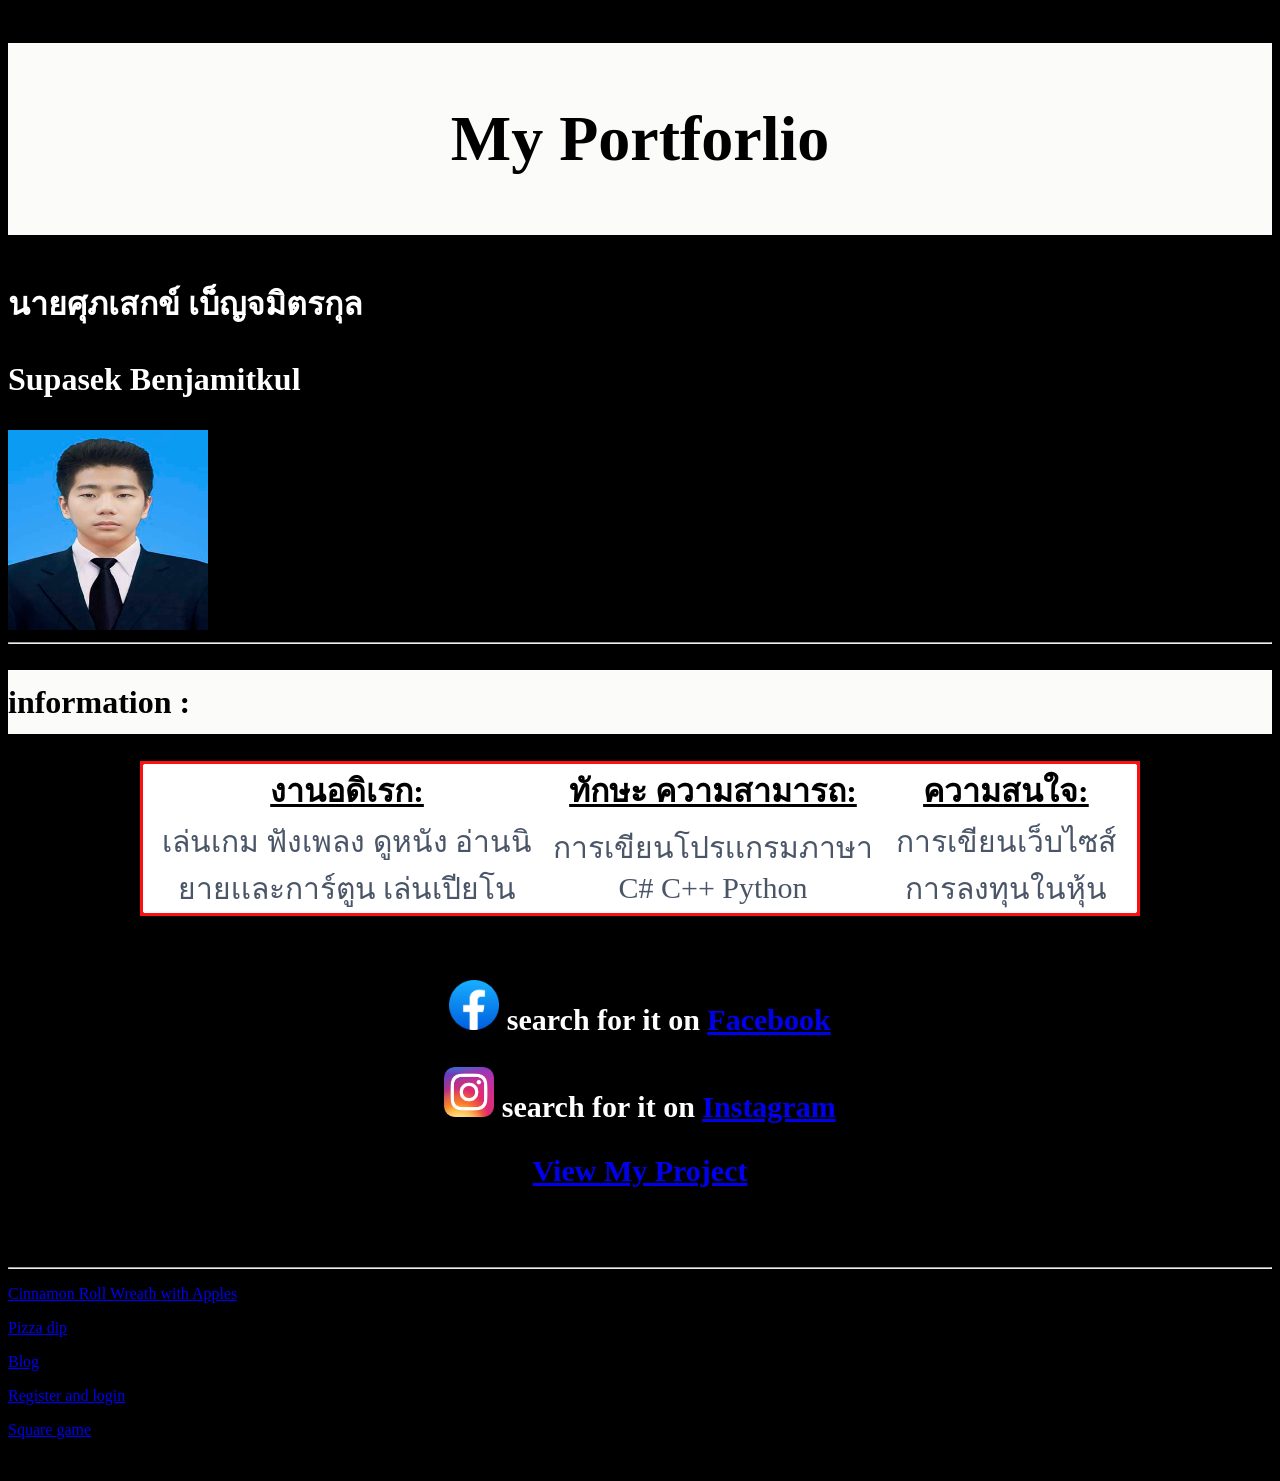
==== index.html @ 8e219d84 "6" ====
<!DOCTYPE html>
<html lang="en">
<head>
    <meta charset="UTF-8">
    <meta name="description" content="Free Web tutorials">
    <meta name="keywords" content="HTML, CSS, JavaScript">
    <meta name="author" content="John Doe">
    <meta name="viewport" content="width=device-width, initial-scale=1.0">
    <link rel='stylesheet' type='text/css' media='screen' href='main.css'>
    <title>Document</title>
</head>
<body>
    <!-- Heading -->
     
     <h1>My Portforlio</h1>
    
     <div>
    <h3>นายศุภเสกข์ เบ็ญจมิตรกุล </h3>
    <h3>Supasek Benjamitkul</h3>
    
     <!-- images -->
      
    <img id="mon_pic" src="PicturePort.jpg" width="200" height="200" alt="PicturePort" />
    </div>
    <hr>

    <h2>information :</h2>
     <table class="table_Border">

         <tr>
            <th>งานอดิเรก:</th>
            <th>ทักษะ ความสามารถ:</th>
            <th>ความสนใจ:</th>
        </tr>
        <tr>
            <td> เล่นเกม ฟังเพลง ดูหนัง อ่านนิยายเเละการ์ตูน เล่นเปียโน</td>
            <td> การเขียนโปรเเกรมภาษา C# C++ Python</td>
            <td>การเขียนเว็บไซส์ การลงทุนในหุ้น</td>
        </tr>
     </table>
   
   
<div class="left_page">
    <!-- Link  -->
    <br>
    <p><img src="Facebookicon.png" width="50" height="50" alt="Facebookicon" />  search for it on <a href="https://www.facebook.com/share/19MtHzSnES/">Facebook</a></p>
    <p><img src="Instagram_icon.png" width="50" height="50" alt="InstagramIcon" />  search for it on <a href="https://www.instagram.com/dore_uow?igsh=a3RvZGsxZG9iZmgy">Instagram</a></p>
    <p><a href="https://miconz.github.io/Web1035/project.html">View My Project</a></p>
    <br>
   <hr>
   </div>


<div class="Ass_page">
           <p><a href="https://miconz.github.io/Web1035/assignment3/recipe.html">Cinnamon Roll Wreath with Apples</a></p>
           <p><a href="https://miconz.github.io/Web1035/assignment4/recipe.html">Pizza dip</a></p>
            <p><a href="https://miconz.github.io/Web1035/assignment5/index.html">Blog </a></p>
            <p><a href="https://miconz.github.io/Web1035/assignment6/register.html">Register and login</a></p>
            <p><a href="https://miconz.github.io/Web1035/assignment7/index.html">Square game</a></p>
</div>


  
</body>
</html>0
---- main.css ----
body{
     background-color: rgb(0, 0, 0);
}
h1{
    text-align: center;
    background-color: rgb(251, 252, 249);
    color: rgb(0, 0, 0);
    font-size: 400%;
    line-height: 300%;
    font-family: fantasy;
}

h2{
    color:rgb(3, 3, 3);
    background-color: rgb(251, 252, 249);
    font-family: fantasy;
     font-size: 200%;
    line-height: 200%;
    color: rgb(0, 0, 0);
}
h3{
     color: rgb(255, 255, 255);
     font-size: 200%;
}
div{
    text-align: left;
}
.left_page{
    font-size: 30px;
    font-weight: bold;
    color: rgb(255, 255, 255);
    text-align: center;
}

th{
    text-decoration: underline;
   
}
table {
    margin-left: auto;
    margin-right: auto;
    border-collapse: collapse;
    font-size: 200%;
    width: 90%;
    max-width: 1000px;
    background-color: #ffffff;
    box-shadow: 0 10px 25px rgba(0,0,0,0.06);
    border-radius: 12px;
}
td {
    border-bottom: 1px solid #f0f4f8;
    color: #4a5568;
    font-size: 30px;
}
th, td {
    text-align: center;
}
.table_Border {
    border: 3px solid #ff1010;}
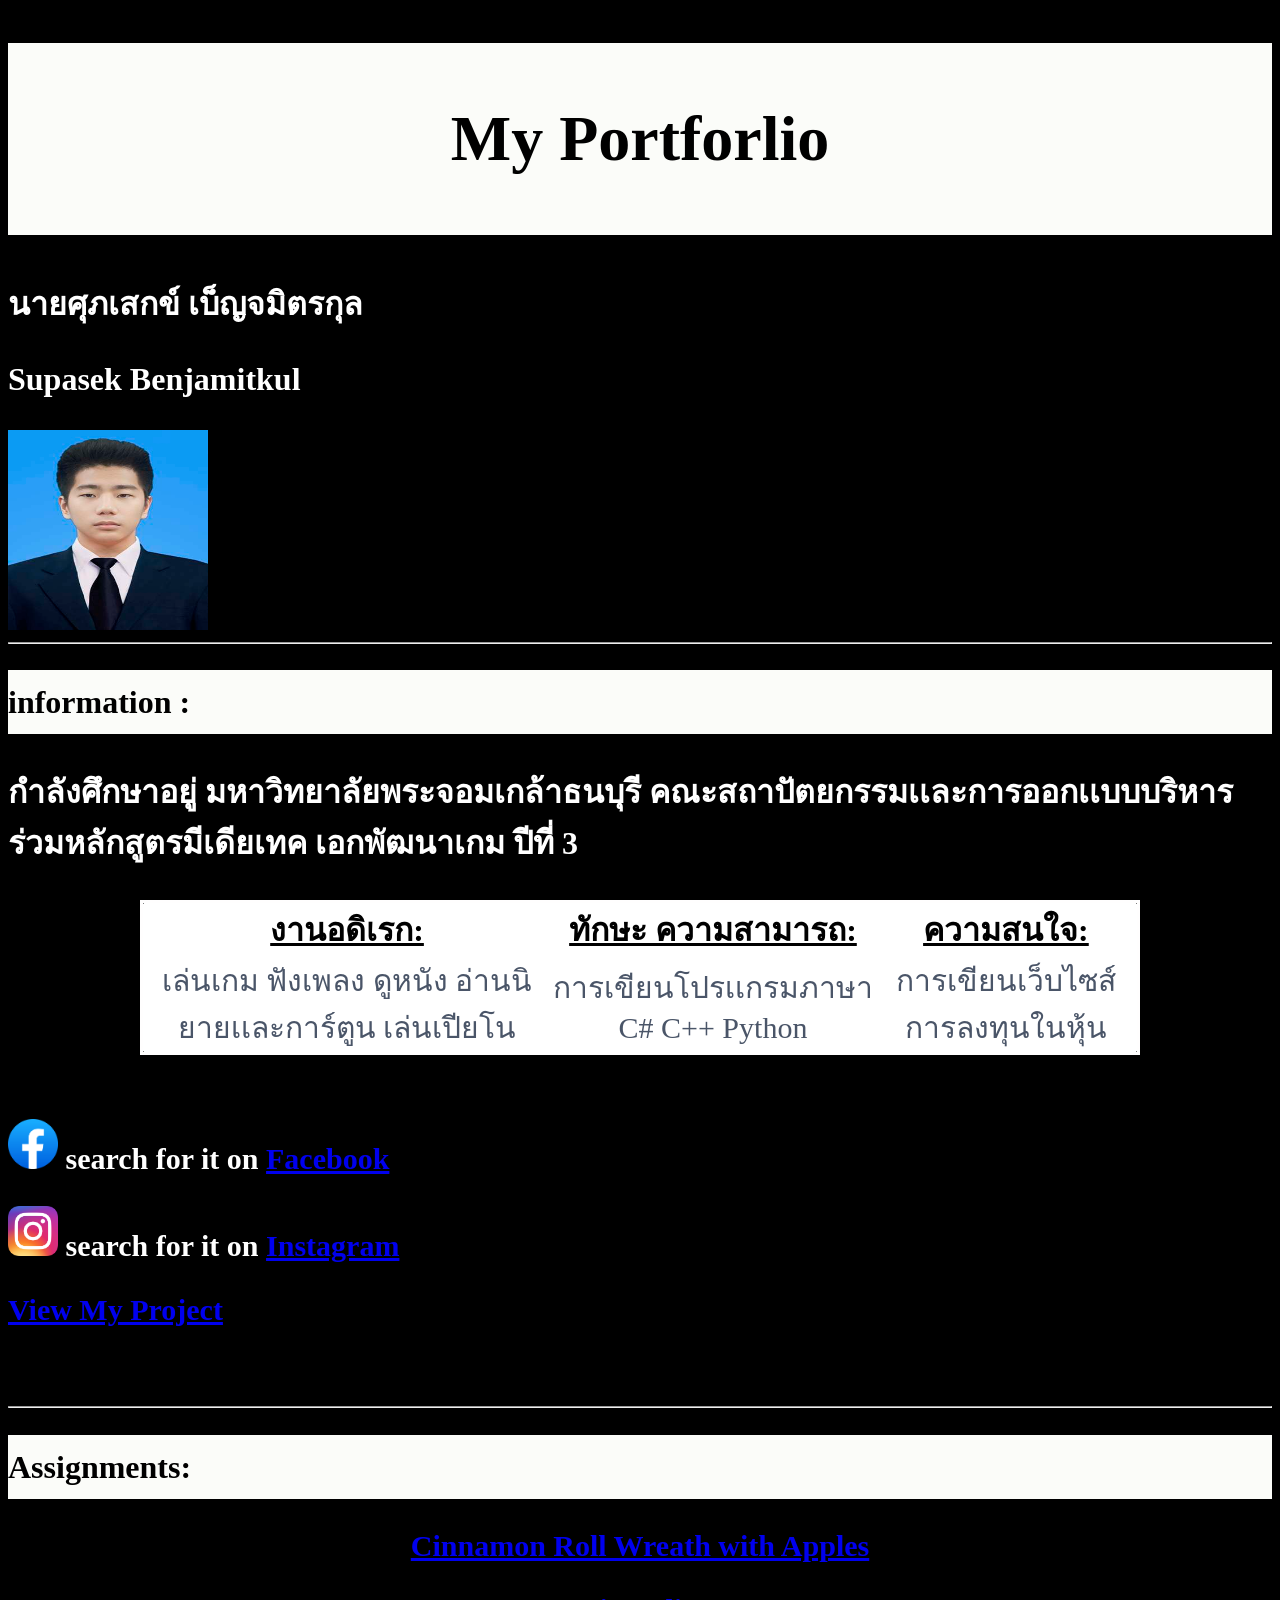
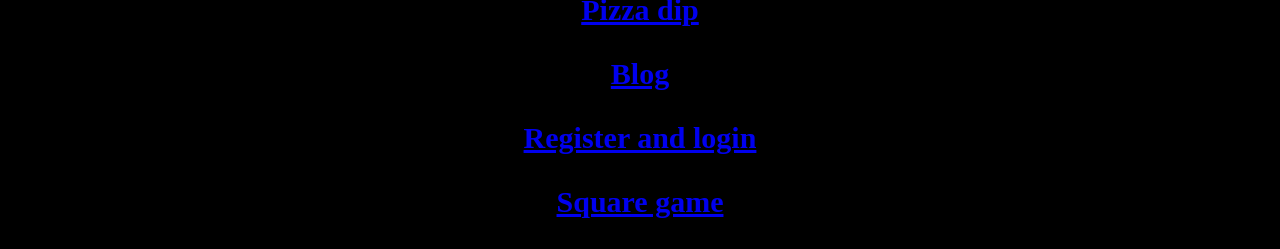
==== commit a5632b28: "7" ====
--- a/index.html
+++ b/index.html
@@ -25,6 +25,7 @@
     <hr>
 
     <h2>information :</h2>
+    <h3>กำลังศึกษาอยู่ มหาวิทยาลัยพระจอมเกล้าธนบุรี คณะสถาปัตยกรรมเเละการออกเเบบบริหารร่วมหลักสูตรมีเดียเทค เอกพัฒนาเกม ปีที่ 3</h3>
      <table class="table_Border">
 
          <tr>
@@ -38,6 +39,7 @@
             <td>การเขียนเว็บไซส์ การลงทุนในหุ้น</td>
         </tr>
      </table>
+
    
    
 <div class="left_page">
@@ -50,7 +52,7 @@
    <hr>
    </div>
 
-
+ <h2>Assignments: </h2>
 <div class="Ass_page">
            <p><a href="https://miconz.github.io/Web1035/assignment3/recipe.html">Cinnamon Roll Wreath with Apples</a></p>
            <p><a href="https://miconz.github.io/Web1035/assignment4/recipe.html">Pizza dip</a></p>
@@ -62,4 +64,4 @@
 
   
 </body>
-</html>0
+</html>
--- a/main.css
+++ b/main.css
@@ -29,10 +29,15 @@
     font-size: 30px;
     font-weight: bold;
     color: rgb(255, 255, 255);
+   
+}
+.Ass_page{
+    font-size: 30px;
+    font-weight: bold;
+    color: rgb(255, 255, 255);
     text-align: center;
 }
-
-th{
+th{ 
     text-decoration: underline;
    
 }
@@ -56,4 +61,4 @@
     text-align: center;
 }
 .table_Border {
-    border: 3px solid #ff1010;}+    border: 3px solid #fffefe;}
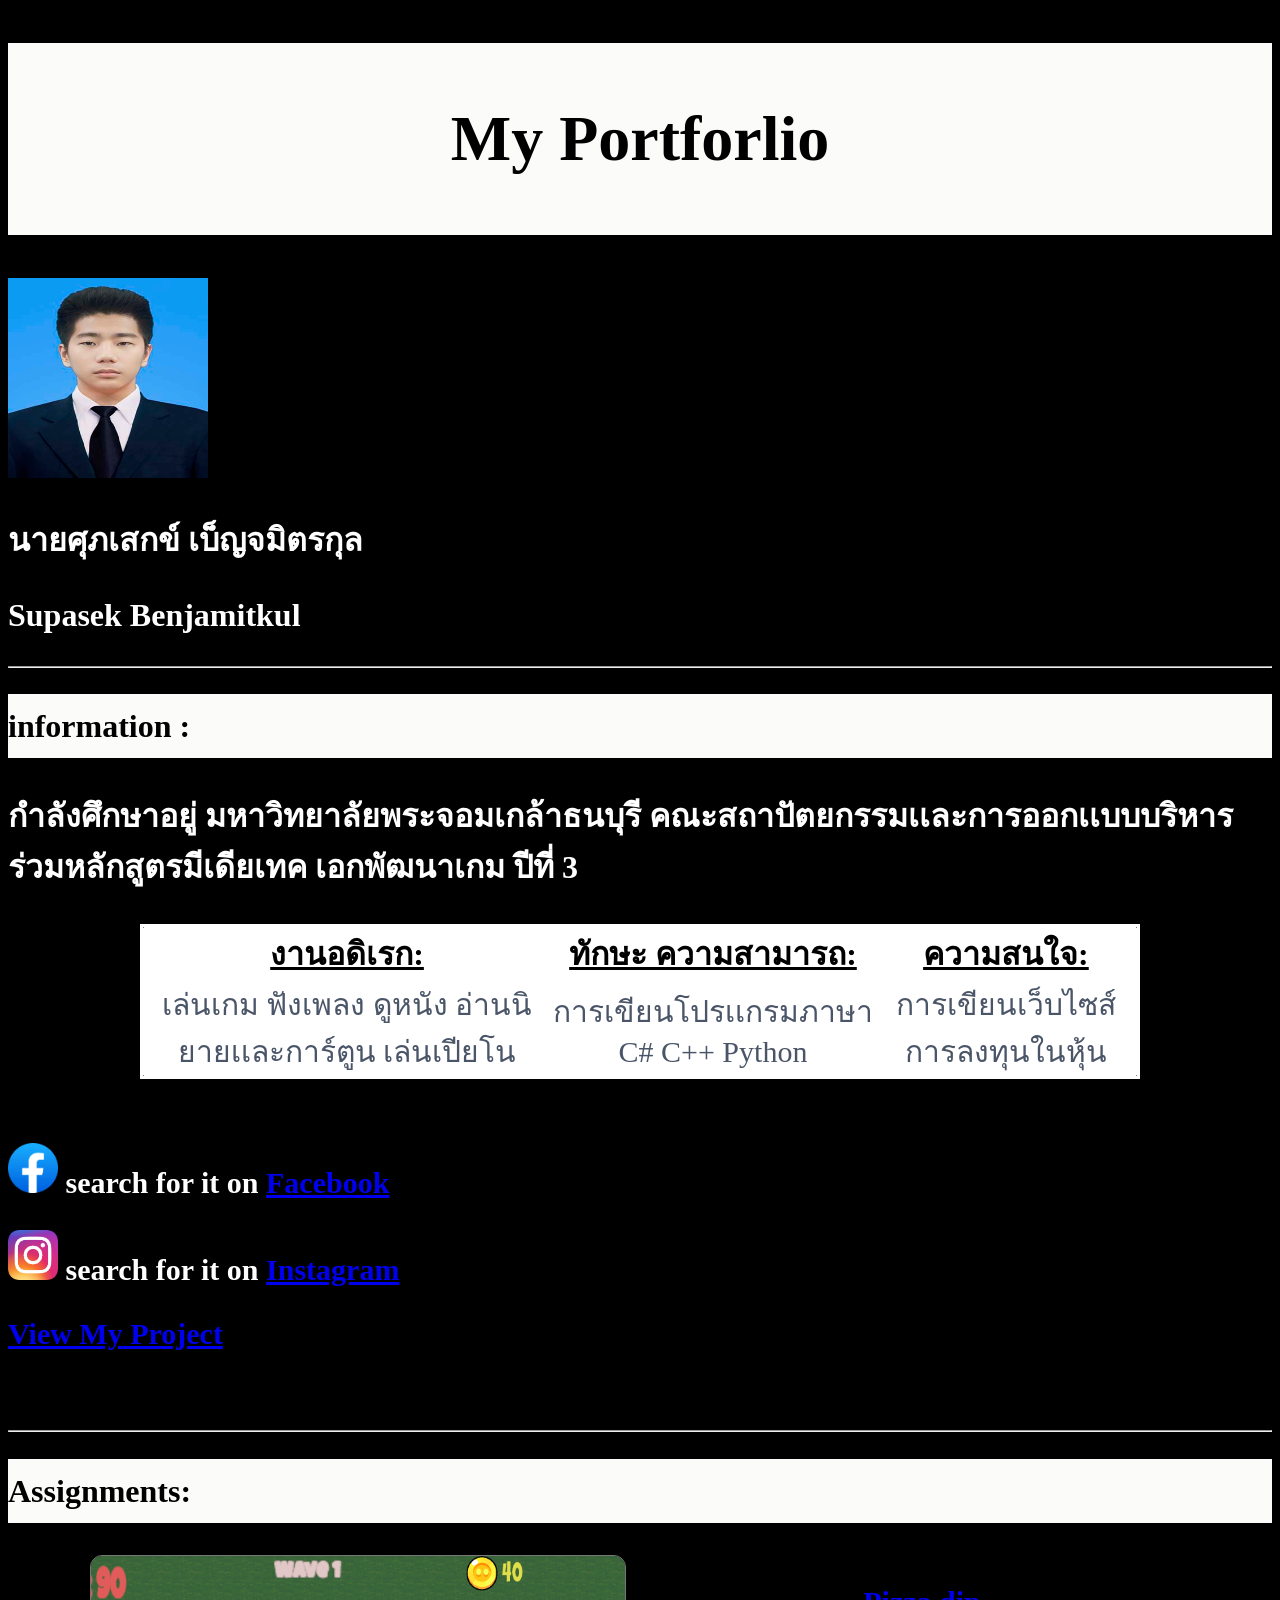
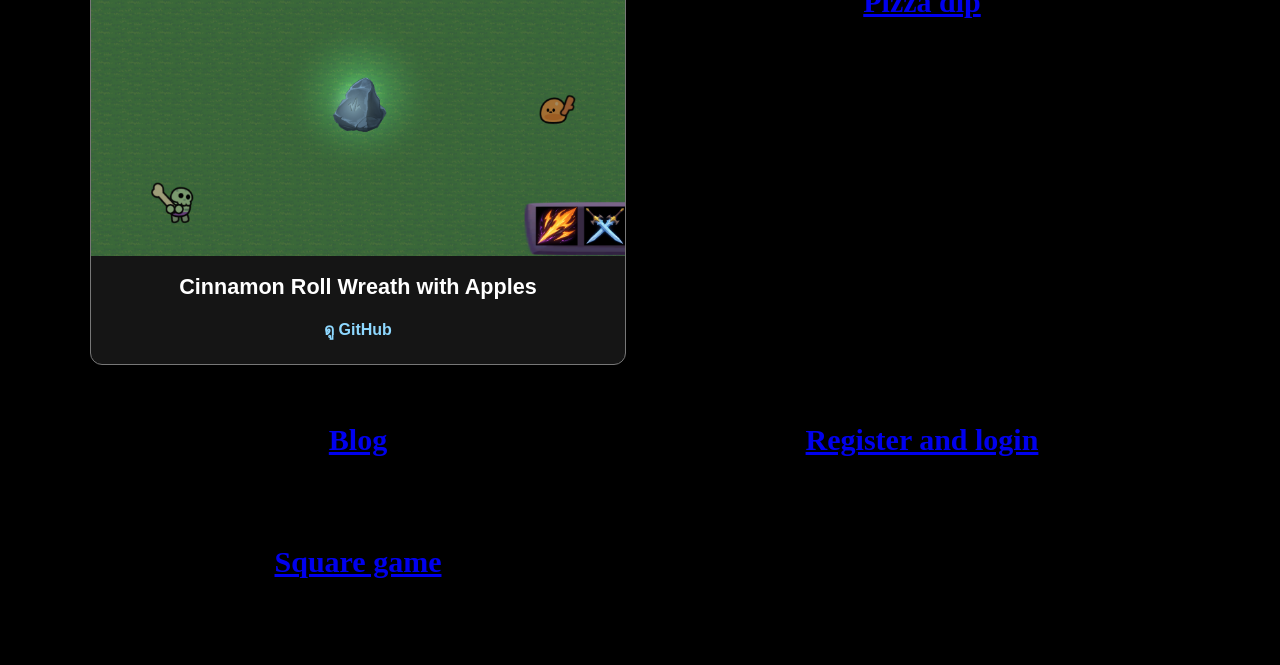
==== commit d534eb20: "10" ====
--- a/index.html
+++ b/index.html
@@ -15,17 +15,19 @@
      <h1>My Portforlio</h1>
     
      <div>
+        <img id="mon_pic" src="PicturePort.jpg" width="200" height="200" alt="PicturePort" />
     <h3>นายศุภเสกข์ เบ็ญจมิตรกุล </h3>
     <h3>Supasek Benjamitkul</h3>
     
      <!-- images -->
       
-    <img id="mon_pic" src="PicturePort.jpg" width="200" height="200" alt="PicturePort" />
+    
     </div>
     <hr>
 
     <h2>information :</h2>
     <h3>กำลังศึกษาอยู่ มหาวิทยาลัยพระจอมเกล้าธนบุรี คณะสถาปัตยกรรมเเละการออกเเบบบริหารร่วมหลักสูตรมีเดียเทค เอกพัฒนาเกม ปีที่ 3</h3>
+      
      <table class="table_Border">
 
          <tr>
@@ -54,7 +56,15 @@
 
  <h2>Assignments: </h2>
 <div class="Ass_page">
-           <p><a href="https://miconz.github.io/Web1035/assignment3/recipe.html">Cinnamon Roll Wreath with Apples</a></p>
+     <section class="animation-showcase" aria-label="Animation projects">
+        <article class="animation-card">
+            <a href="https://miconz.github.io/Web1035/assignment3/recipe.html" target="_blank" rel="noopener noreferrer">
+                <img src="Game1.png" alt="Cinnamon Roll Wreath with Apples">
+            </a>
+            <h3>Cinnamon Roll Wreath with Apples</h3>
+            <a class="youtube-link" href="https://miconz.github.io/Web1035/assignment3/recipe.html " target="_blank" rel="noopener noreferrer">ดู GitHub</a>
+        </article>
+           
            <p><a href="https://miconz.github.io/Web1035/assignment4/recipe.html">Pizza dip</a></p>
             <p><a href="https://miconz.github.io/Web1035/assignment5/index.html">Blog </a></p>
             <p><a href="https://miconz.github.io/Web1035/assignment6/register.html">Register and login</a></p>
--- a/main.css
+++ b/main.css
@@ -61,4 +61,63 @@
     text-align: center;
 }
 .table_Border {
-    border: 3px solid #fffefe;}+    border: 3px solid #fffefe;}
+
+.animation-showcase {
+    width: min(1100px, 92%);
+    margin: 32px auto 56px;
+    display: grid;
+    grid-template-columns: repeat(2, minmax(0, 1fr));
+    gap: 28px;
+}
+
+.animation-card {
+    overflow: hidden;
+    background: #151515;
+    border: 1px solid #777;
+    border-radius: 12px;
+    box-shadow: 0 12px 28px rgba(0, 0, 0, .35);
+}
+
+.animation-card img {
+    display: block;
+    width: 100%;
+    height: auto;
+    aspect-ratio: 16 / 9;
+    object-fit: cover;
+}
+
+.animation-card h3 {
+    margin: 0;
+    padding: 18px 22px 8px;
+    color: #fff;
+    font-family: Arial, sans-serif;
+    font-size: 1.35rem;
+}
+
+.youtube-link {
+    display: inline-block;
+    margin: 0 22px 22px;
+    color: #8ed8ff;
+    font-family: Arial, sans-serif;
+    font-size: 1rem;
+    font-weight: bold;
+    text-decoration: none;
+}
+
+.youtube-link:hover,
+.youtube-link:focus-visible {
+    color: #fff;
+    text-decoration: underline;
+}
+
+@media (max-width: 760px) {
+    h1 {
+        font-size: 260%;
+    }
+
+    .animation-showcase {
+        grid-template-columns: 1fr;
+        width: min(620px, 92%);
+    }
+}
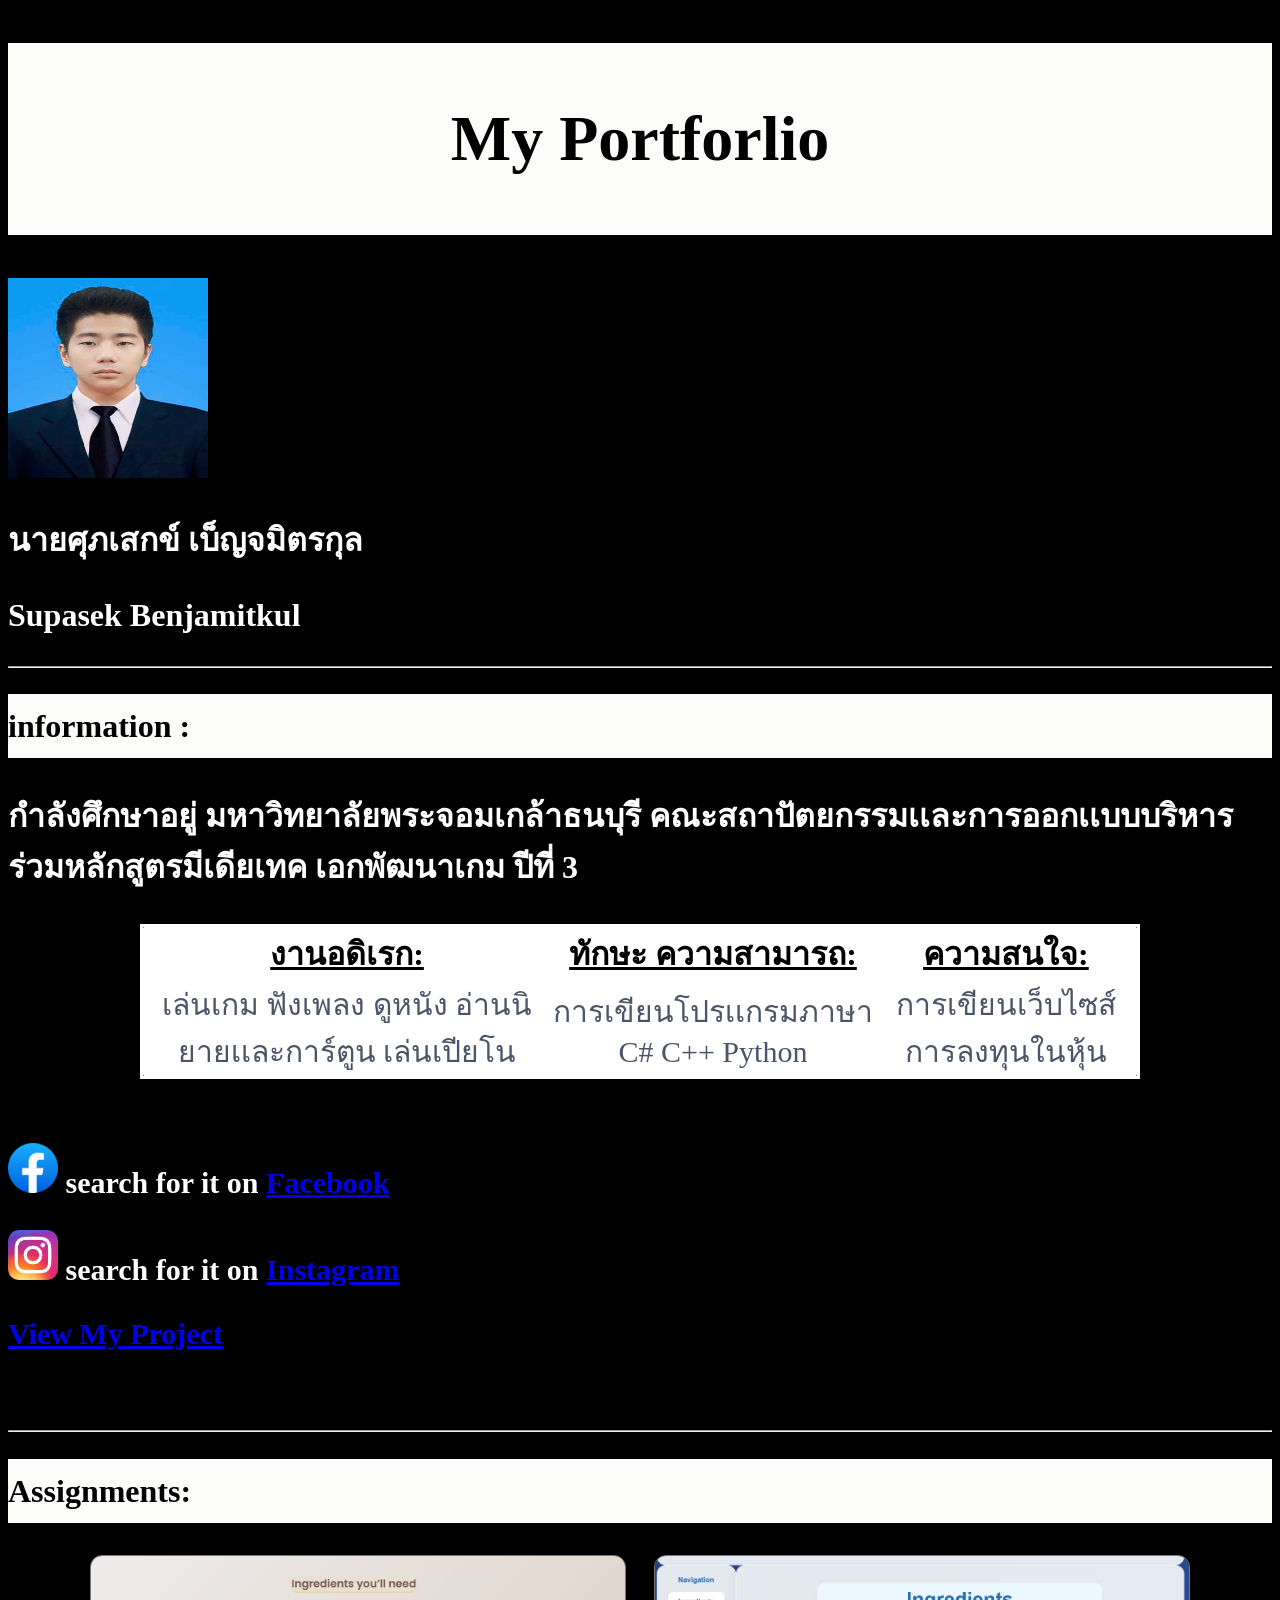
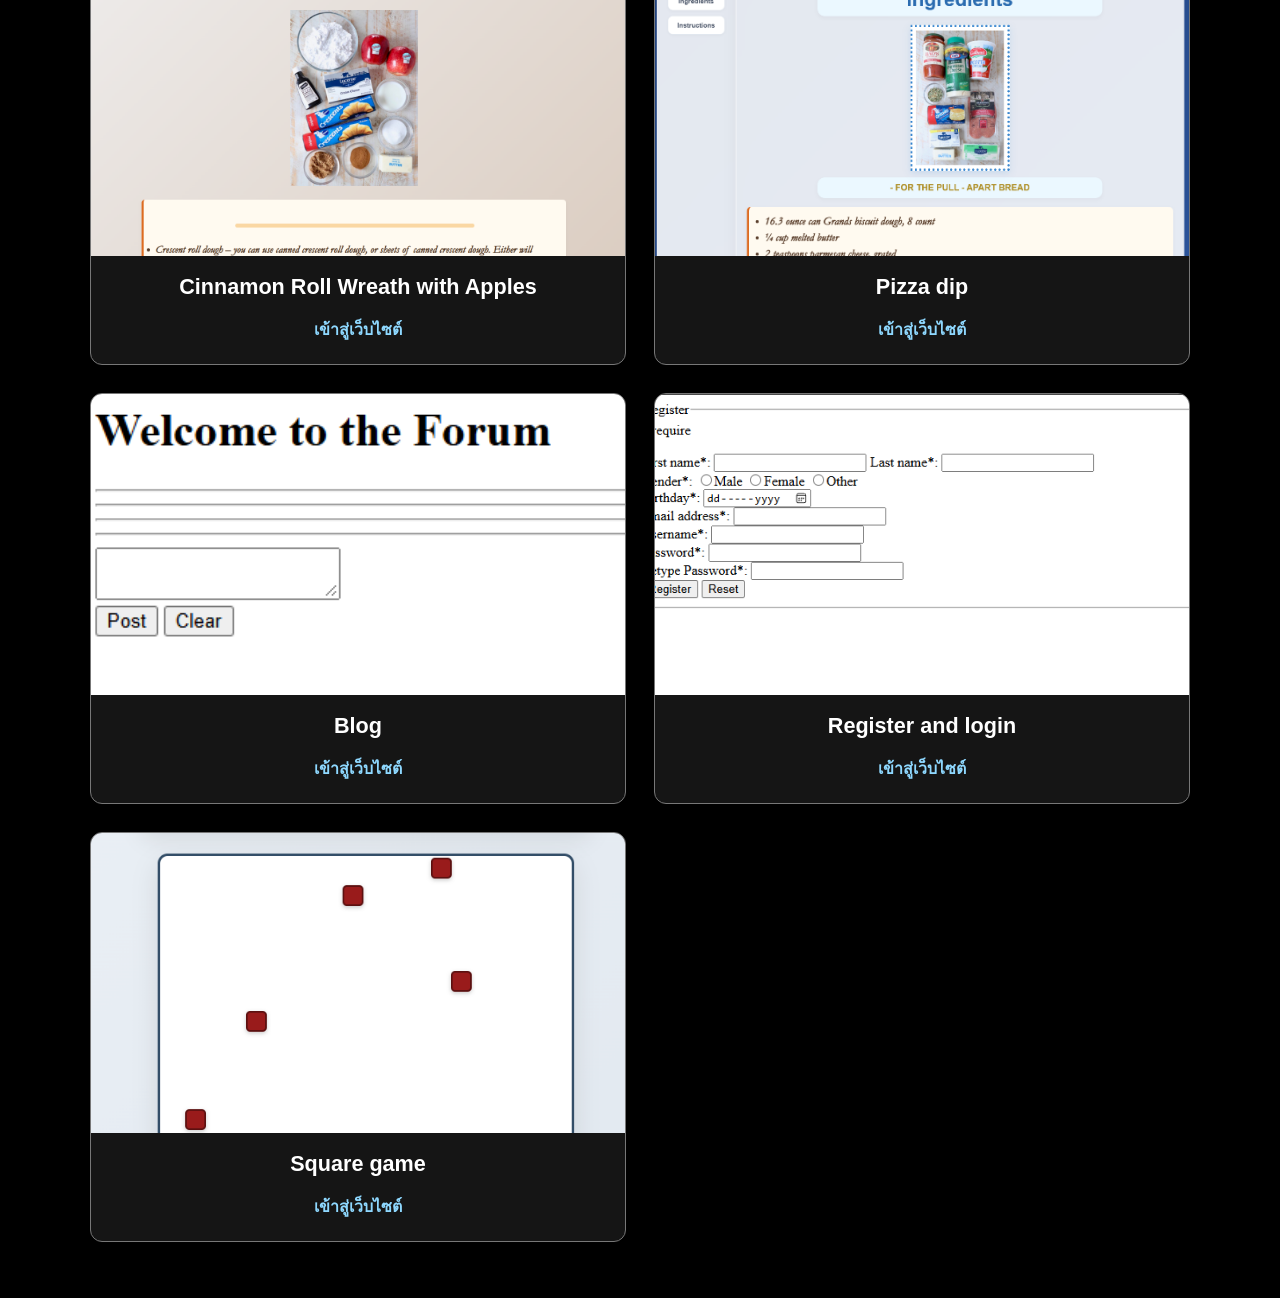
==== commit 611e8a04: "11" ====
--- a/index.html
+++ b/index.html
@@ -59,16 +59,40 @@
      <section class="animation-showcase" aria-label="Animation projects">
         <article class="animation-card">
             <a href="https://miconz.github.io/Web1035/assignment3/recipe.html" target="_blank" rel="noopener noreferrer">
-                <img src="Game1.png" alt="Cinnamon Roll Wreath with Apples">
+                <img src="ACinna.png" alt="Cinnamon Roll Wreath with Apples">
             </a>
             <h3>Cinnamon Roll Wreath with Apples</h3>
-            <a class="youtube-link" href="https://miconz.github.io/Web1035/assignment3/recipe.html " target="_blank" rel="noopener noreferrer">ดู GitHub</a>
+            <a class="youtube-link" href="https://miconz.github.io/Web1035/assignment3/recipe.html " target="_blank" rel="noopener noreferrer">เข้าสู่เว็บไซต์</a>
         </article>
-           
-           <p><a href="https://miconz.github.io/Web1035/assignment4/recipe.html">Pizza dip</a></p>
-            <p><a href="https://miconz.github.io/Web1035/assignment5/index.html">Blog </a></p>
-            <p><a href="https://miconz.github.io/Web1035/assignment6/register.html">Register and login</a></p>
-            <p><a href="https://miconz.github.io/Web1035/assignment7/index.html">Square game</a></p>
+        <article class="animation-card">
+            <a href="https://miconz.github.io/Web1035/assignment4/recipe.html" target="_blank" rel="noopener noreferrer">
+                <img src="APizza.png" alt="Pizza dip">
+            </a>
+            <h3>Pizza dip</h3>
+            <a class="youtube-link" href="https://miconz.github.io/Web1035/assignment4/recipe.html" target="_blank" rel="noopener noreferrer">เข้าสู่เว็บไซต์</a>
+        </article>
+        <article class="animation-card">
+            <a href="https://miconz.github.io/Web1035/assignment5/index.html" target="_blank" rel="noopener noreferrer">
+                <img src="ABlog.png" alt="Blog">
+            </a>
+            <h3>Blog </h3>
+            <a class="youtube-link" href="https://miconz.github.io/Web1035/assignment5/index.html" target="_blank" rel="noopener noreferrer">เข้าสู่เว็บไซต์</a>
+        </article>
+        <article class="animation-card">
+            <a href="https://miconz.github.io/Web1035/assignment6/register.html" target="_blank" rel="noopener noreferrer">
+                <img src="ARgt.png" alt="Register and login">
+            </a>
+            <h3>Register and login</h3>
+            <a class="youtube-link" href="https://miconz.github.io/Web1035/assignment6/register.html" target="_blank" rel="noopener noreferrer">เข้าสู่เว็บไซต์</a>
+        </article>
+        <article class="animation-card">
+            <a href="https://miconz.github.io/Web1035/assignment7/index.html" target="_blank" rel="noopener noreferrer">
+                <img src="ASquare.png" alt="Square Game">
+            </a>
+            <h3>Square game</h3>
+            <a class="youtube-link" href="https://miconz.github.io/Web1035/assignment7/index.html" target="_blank" rel="noopener noreferrer">เข้าสู่เว็บไซต์</a>
+        </article>
+        </section> 
 </div>
 
 
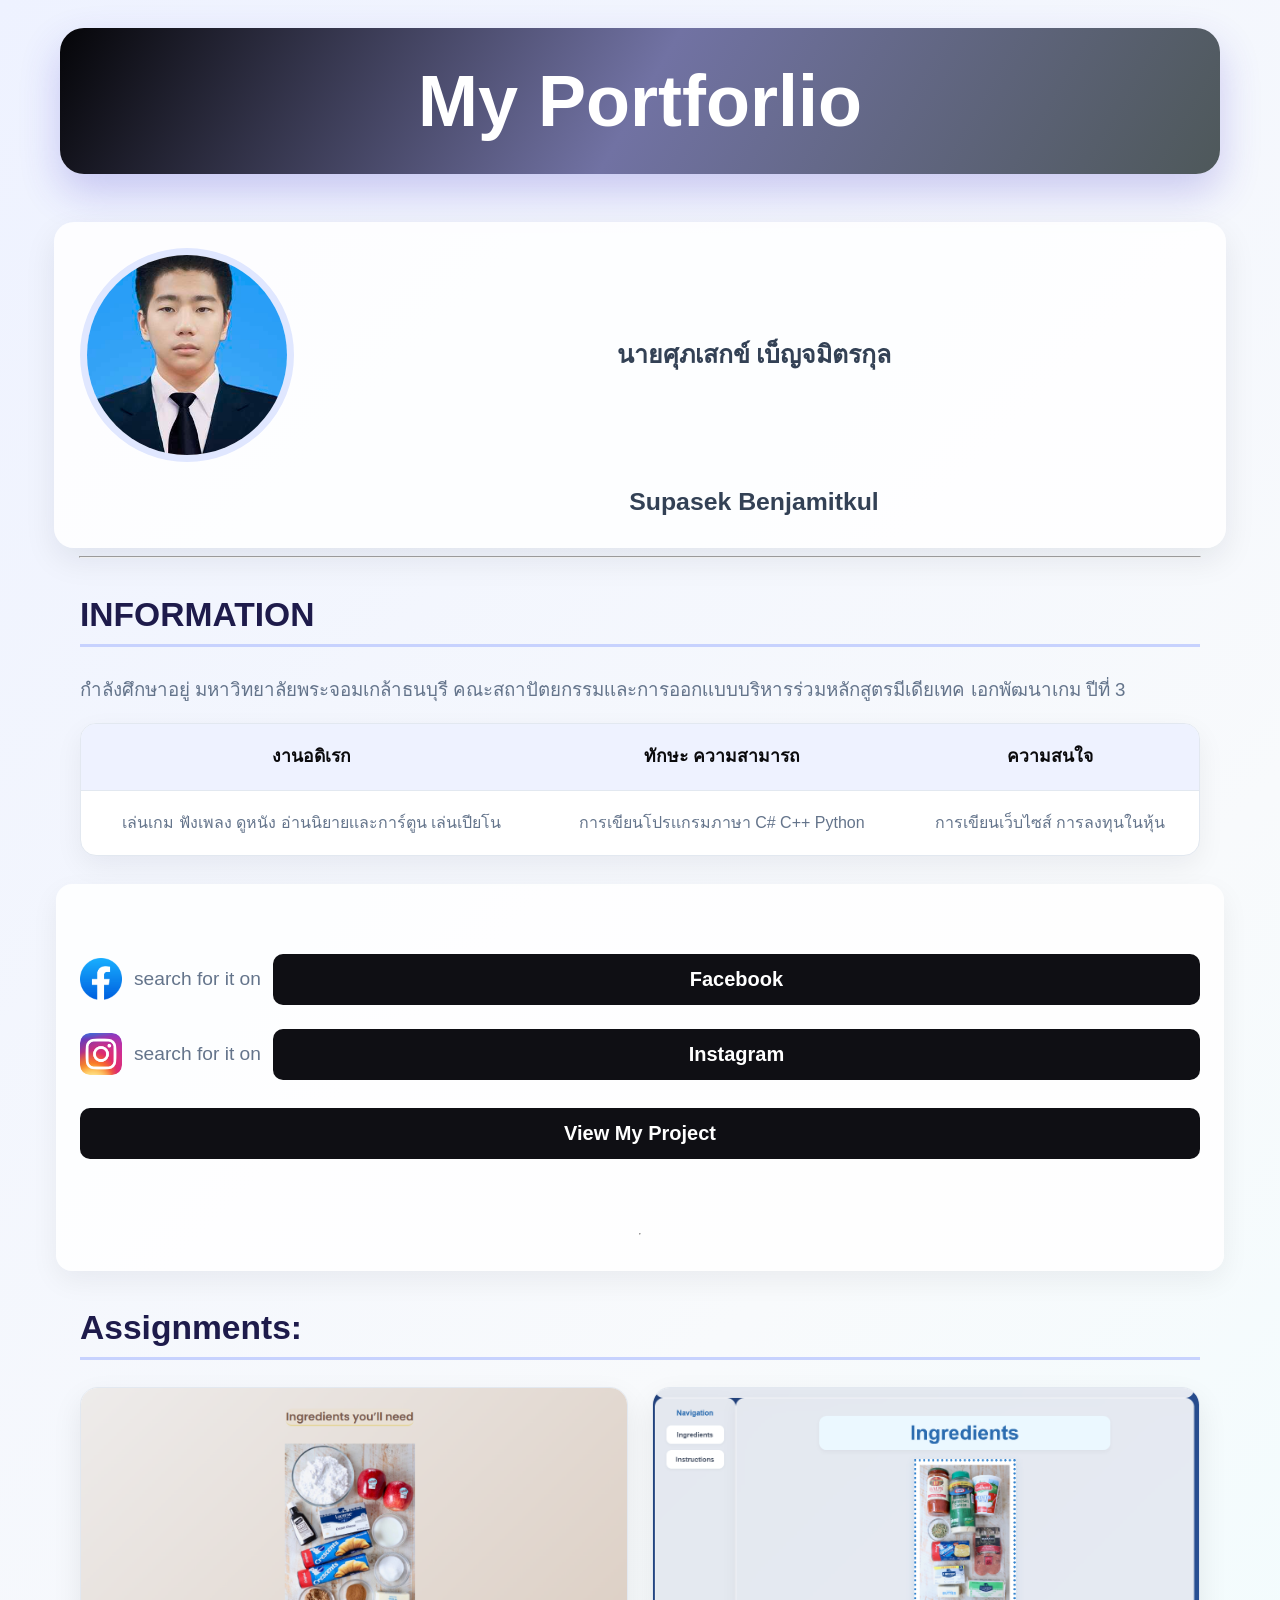
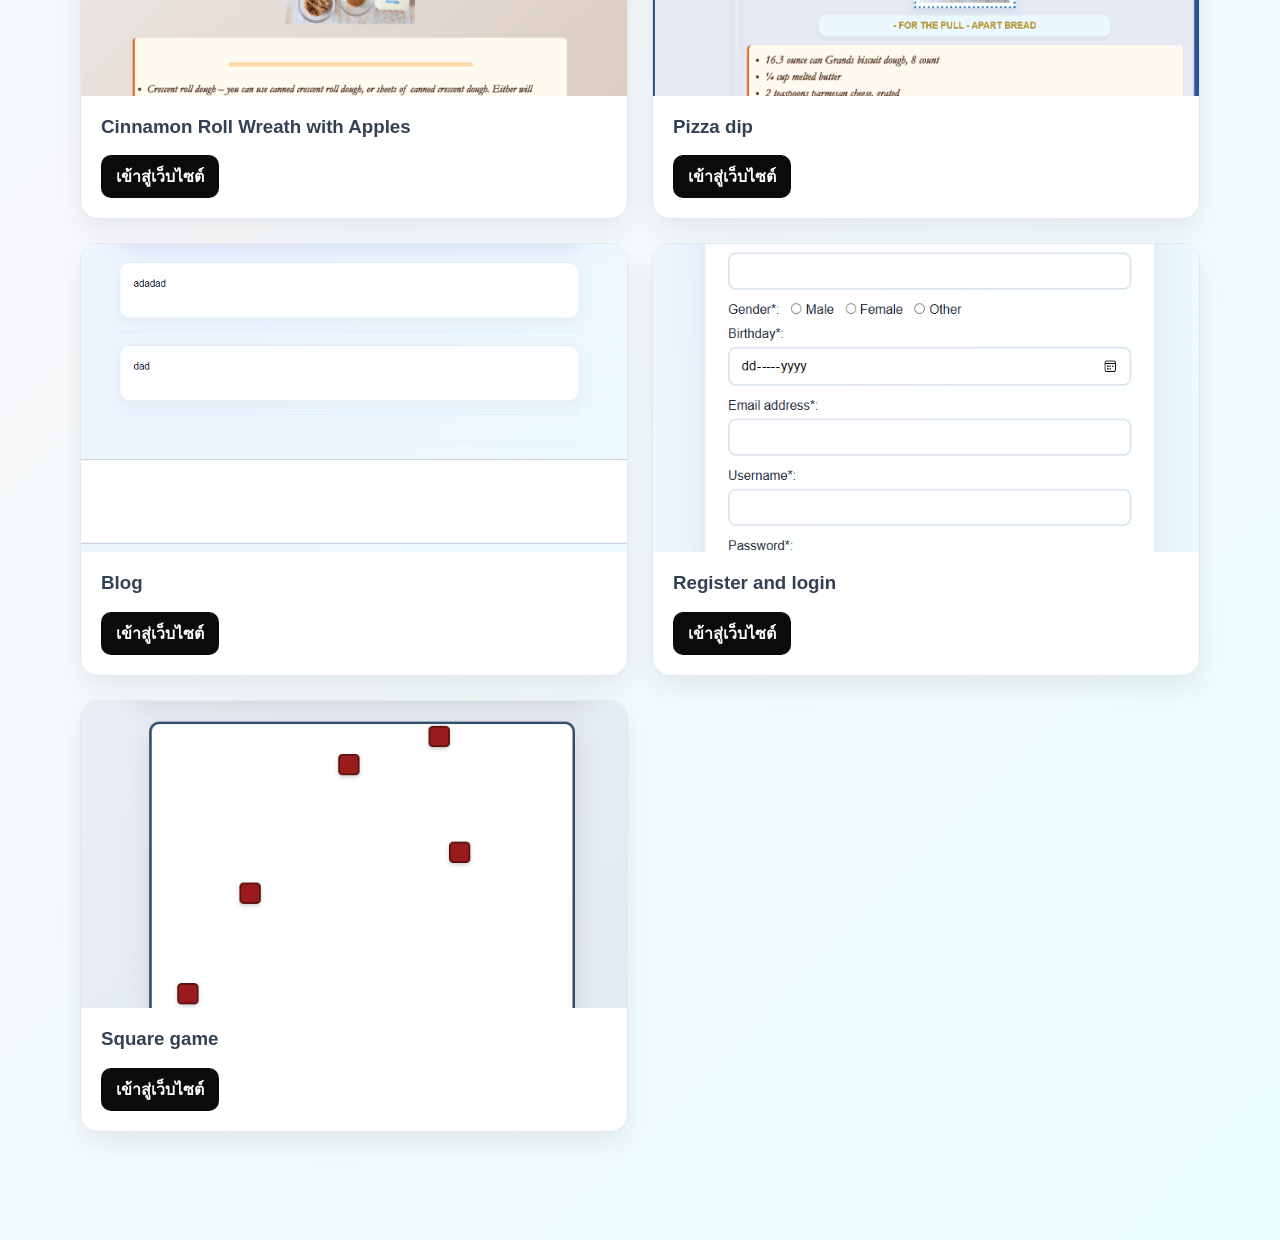
==== commit b2c5a42c: "13 css update" ====
--- a/index.html
+++ b/index.html
@@ -25,15 +25,15 @@
     </div>
     <hr>
 
-    <h2>information :</h2>
+    <h2>INFORMATION</h2>
     <h3>กำลังศึกษาอยู่ มหาวิทยาลัยพระจอมเกล้าธนบุรี คณะสถาปัตยกรรมเเละการออกเเบบบริหารร่วมหลักสูตรมีเดียเทค เอกพัฒนาเกม ปีที่ 3</h3>
       
      <table class="table_Border">
 
          <tr>
-            <th>งานอดิเรก:</th>
-            <th>ทักษะ ความสามารถ:</th>
-            <th>ความสนใจ:</th>
+            <th>งานอดิเรก</th>
+            <th>ทักษะ ความสามารถ</th>
+            <th>ความสนใจ</th>
         </tr>
         <tr>
             <td> เล่นเกม ฟังเพลง ดูหนัง อ่านนิยายเเละการ์ตูน เล่นเปียโน</td>
--- a/main.css
+++ b/main.css
@@ -1,123 +1,181 @@
-body{
-     background-color: rgb(0, 0, 0);
-}
-h1{
-    text-align: center;
-    background-color: rgb(251, 252, 249);
-    color: rgb(0, 0, 0);
-    font-size: 400%;
-    line-height: 300%;
-    font-family: fantasy;
+
+
+body {
+    margin: 0;
+    min-height: 100vh;
+    padding: 28px 18px 60px;
+    color: #1e293b;
+    font-family: Arial, Tahoma, sans-serif;
+    background: linear-gradient(135deg, #eef2ff, #f8fafc 50%, #ecfeff);
 }
 
-h2{
-    color:rgb(3, 3, 3);
-    background-color: rgb(251, 252, 249);
-    font-family: fantasy;
-     font-size: 200%;
-    line-height: 200%;
-    color: rgb(0, 0, 0);
+body > * { 
+    max-width: 1120px; 
+    margin-left: auto;
+     margin-right: auto;
+     }
+
+h1 {
+    margin-top: 0;
+    padding: 32px 20px;
+    color: white;
+    text-align: center;
+    font-size: clamp(2.3rem, 6vw, 4.5rem);
+    border-radius: 24px;
+    background: linear-gradient(120deg, #050508, #7172a3, #4e585a);
+    box-shadow: 0 18px 40px #4338ca3d;
 }
-h3{
-     color: rgb(255, 255, 255);
-     font-size: 200%;
+
+h2 {
+    margin-top: 38px;
+    padding-bottom: 10px;
+    color: #1e1b4b;
+    font-size: clamp(1.5rem, 3vw, 2.1rem);
+    border-bottom: 3px solid #c7d2fe;
 }
-div{
-    text-align: left;
+
+h3 { 
+    color: #334155; 
+    line-height: 1.6; 
 }
-.left_page{
-    font-size: 30px;
-    font-weight: bold;
-    color: rgb(255, 255, 255);
-   
+
+body > div:first-of-type {
+    display: grid;
+    grid-template-columns: 200px 1fr;
+    gap: 20px 28px;
+    align-items: center;
+    padding: 26px;
+    background: #ffffffdd;
+    border-radius: 20px;
+    box-shadow: 0 12px 32px #0f172a14;
 }
-.Ass_page{
-    font-size: 30px;
-    font-weight: bold;
-    color: rgb(255, 255, 255);
+
+#mon_pic {
+    width: 200px;
+    height: 200px;
+    object-fit: cover;
+    border: 7px solid #e0e7ff;
+    border-radius: 50%;
+}
+
+body > div:first-of-type h3 {
+    grid-column: 2;
+    margin: 0;
+    font-size: 1.55rem;
     text-align: center;
 }
-th{ 
-    text-decoration: underline;
-   
+
+body > h2 + h3 {
+    color: #64748b;
+    font-weight: normal;
 }
+
 table {
-    margin-left: auto;
-    margin-right: auto;
-    border-collapse: collapse;
-    font-size: 200%;
-    width: 90%;
-    max-width: 1000px;
-    background-color: #ffffff;
-    box-shadow: 0 10px 25px rgba(0,0,0,0.06);
-    border-radius: 12px;
+    width: 100%;
+    border-collapse: separate;
+    border-spacing: 0;
+    overflow: hidden;
+    background: white;
+    border: 1px solid #e2e8f0;
+    border-radius: 16px;
+    box-shadow: 0 10px 28px #0f172a0f;
 }
-td {
-    border-bottom: 1px solid #f0f4f8;
-    color: #4a5568;
-    font-size: 30px;
+
+th, td {
+    padding: 18px 20px;
+    text-align: center;
+    vertical-align: top;
+    line-height: 1.7;
 }
-th, td {
+
+th { color: #0a0a0c; 
+    background: #eef2ff;
+    font-size: 1.1rem; 
+}
+td { color: #64748b; 
+    border-top: 1px solid #e2e8f0; 
+}
+
+.left_page {
+    display: flex;
+    flex-direction: column;
+    gap: 24px;
+    align-items: stretch;
+    margin-top: 28px;
+    padding: 28px 24px;
+    background: #ffffffdd;
+    border-radius: 16px;
+    box-shadow: 0 10px 28px #0f172a0f;
+}
+
+.left_page p { display: flex; 
+    align-items: center;
+     gap: 12px; margin: 0;
+     font-size: 1.2rem;
+     white-space: nowrap;
+     color: #64748b; 
+    }
+.left_page img { 
+    width: 42px; 
+    height: 42px; 
+    border-radius: 10px; 
+}
+.left_page a {
+    display: inline-block;
+    width: 100%;
+    padding: 14px 18px;
+    color: white;
+    font-weight: bold;
+    font-size: 1.25rem;
+    text-decoration: none;
     text-align: center;
+    background: #0f0f14;
+    border-radius: 10px;
+    transition: .2s ease;
 }
-.table_Border {
-    border: 3px solid #fffefe;}
+
+.left_page a:hover {
+    color: white;
+    background: #3730a3;
+    transform: translateY(-2px);
+}
+
+.left_page p:last-of-type {
+    margin-top: 4px;
+}
+
+a { color: #0b0b11; font-weight: bold; }
+a:hover { color: #000000; }
 
 .animation-showcase {
-    width: min(1100px, 92%);
-    margin: 32px auto 56px;
+    width: 100%;
+    margin: 24px auto 48px;
     display: grid;
     grid-template-columns: repeat(2, minmax(0, 1fr));
-    gap: 28px;
+    gap: 24px;
 }
 
 .animation-card {
     overflow: hidden;
-    background: #151515;
-    border: 1px solid #777;
-    border-radius: 12px;
-    box-shadow: 0 12px 28px rgba(0, 0, 0, .35);
+    background: white;
+    border: 1px solid #e2e8f0;
+    border-radius: 18px;
+    box-shadow: 0 12px 30px #08090a14;
+    transition: .2s ease;
 }
 
-.animation-card img {
-    display: block;
-    width: 100%;
-    height: auto;
-    aspect-ratio: 16 / 9;
-    object-fit: cover;
-}
-
-.animation-card h3 {
-    margin: 0;
-    padding: 18px 22px 8px;
-    color: #fff;
-    font-family: Arial, sans-serif;
-    font-size: 1.35rem;
-}
+.animation-card:hover { transform: translateY(-6px); box-shadow: 0 18px 38px #4338ca2e; }
+.animation-card img { display: block; width: 100%; aspect-ratio: 16 / 9; object-fit: cover; }
+.animation-card h3 { margin: 0; padding: 16px 20px 6px; }
 
 .youtube-link {
     display: inline-block;
-    margin: 0 22px 22px;
-    color: #8ed8ff;
-    font-family: Arial, sans-serif;
-    font-size: 1rem;
-    font-weight: bold;
+    margin: 8px 20px 20px;
+    padding: 9px 15px;
+    color: white;
     text-decoration: none;
+    background: #0b0b0e;
+    border-radius: 10px;
 }
 
-.youtube-link:hover,
-.youtube-link:focus-visible {
-    color: #fff;
-    text-decoration: underline;
-}
-
-@media (max-width: 760px) {
-    h1 {
-        font-size: 260%;
-    }
-
-    .animation-showcase {
-        grid-template-columns: 1fr;
-        width: min(620px, 92%);
-    }
-}
+.youtube-link:hover { color: white; background: #141416; }
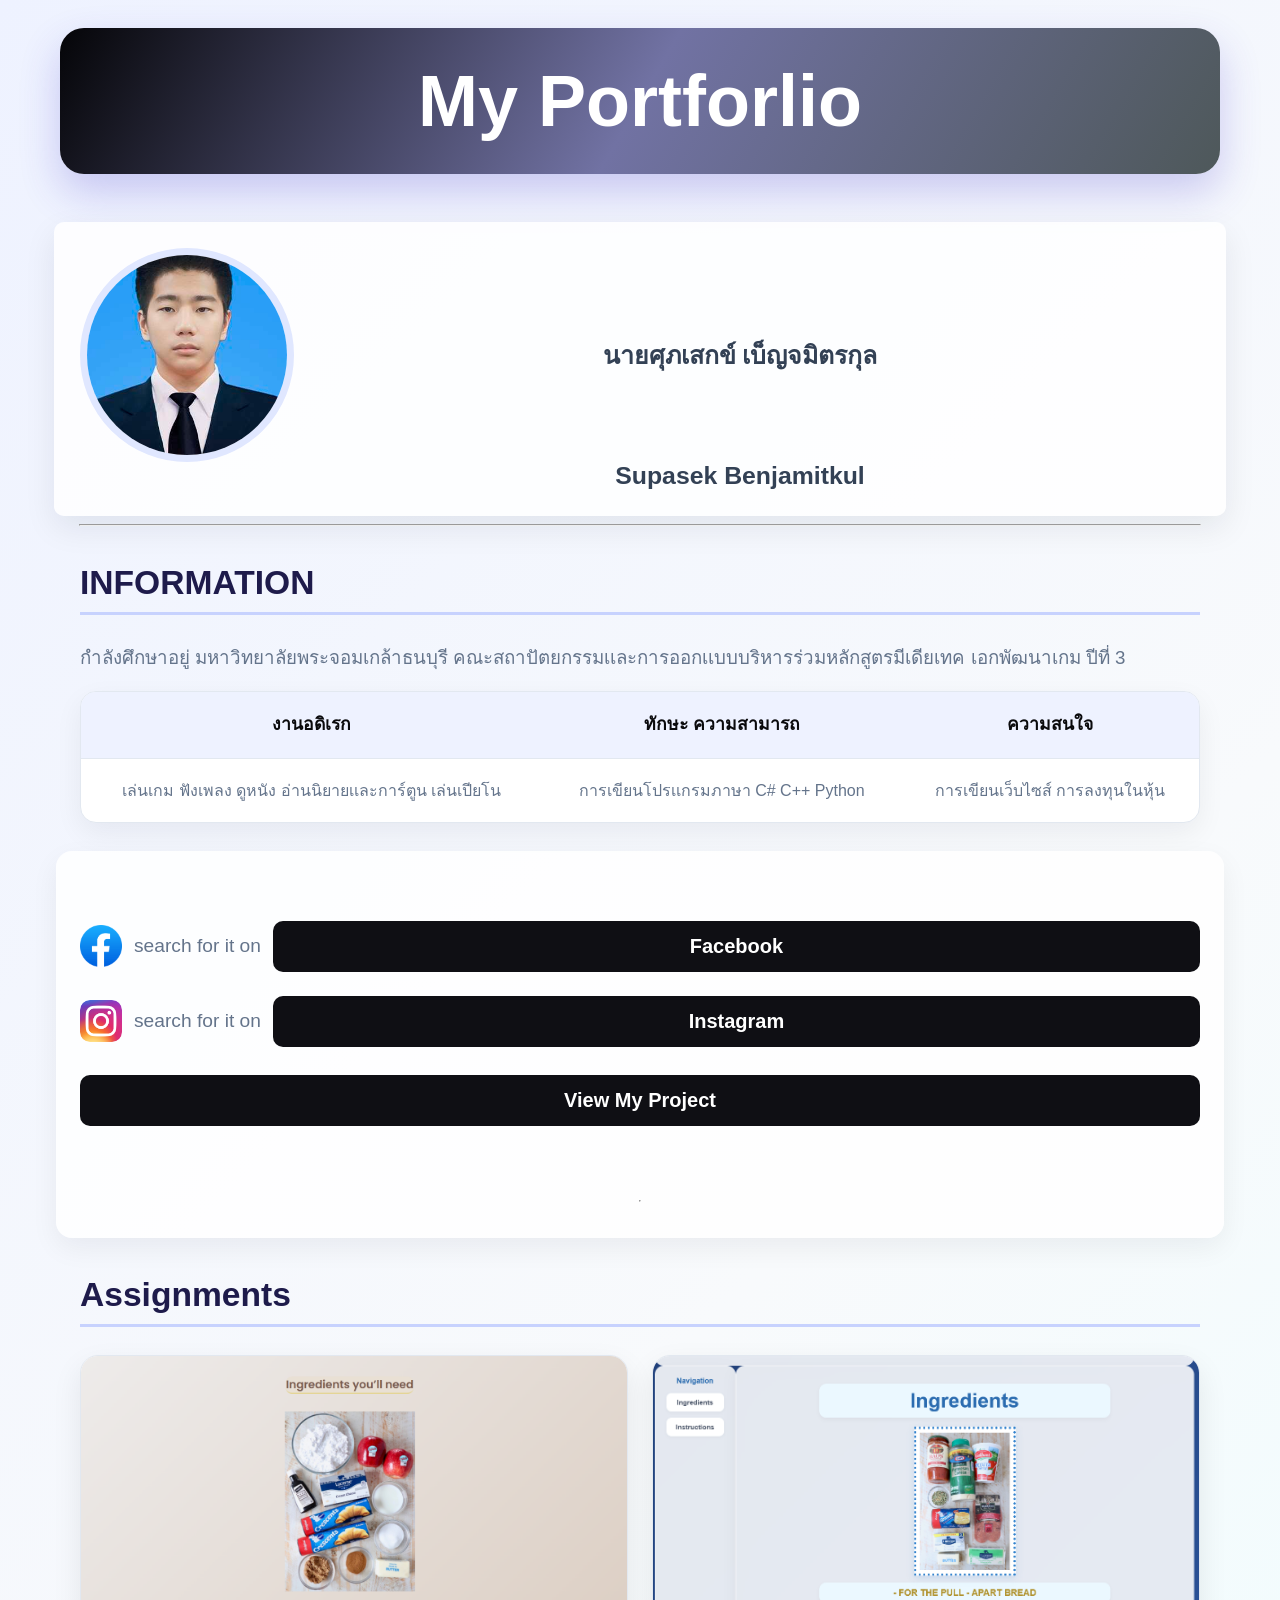
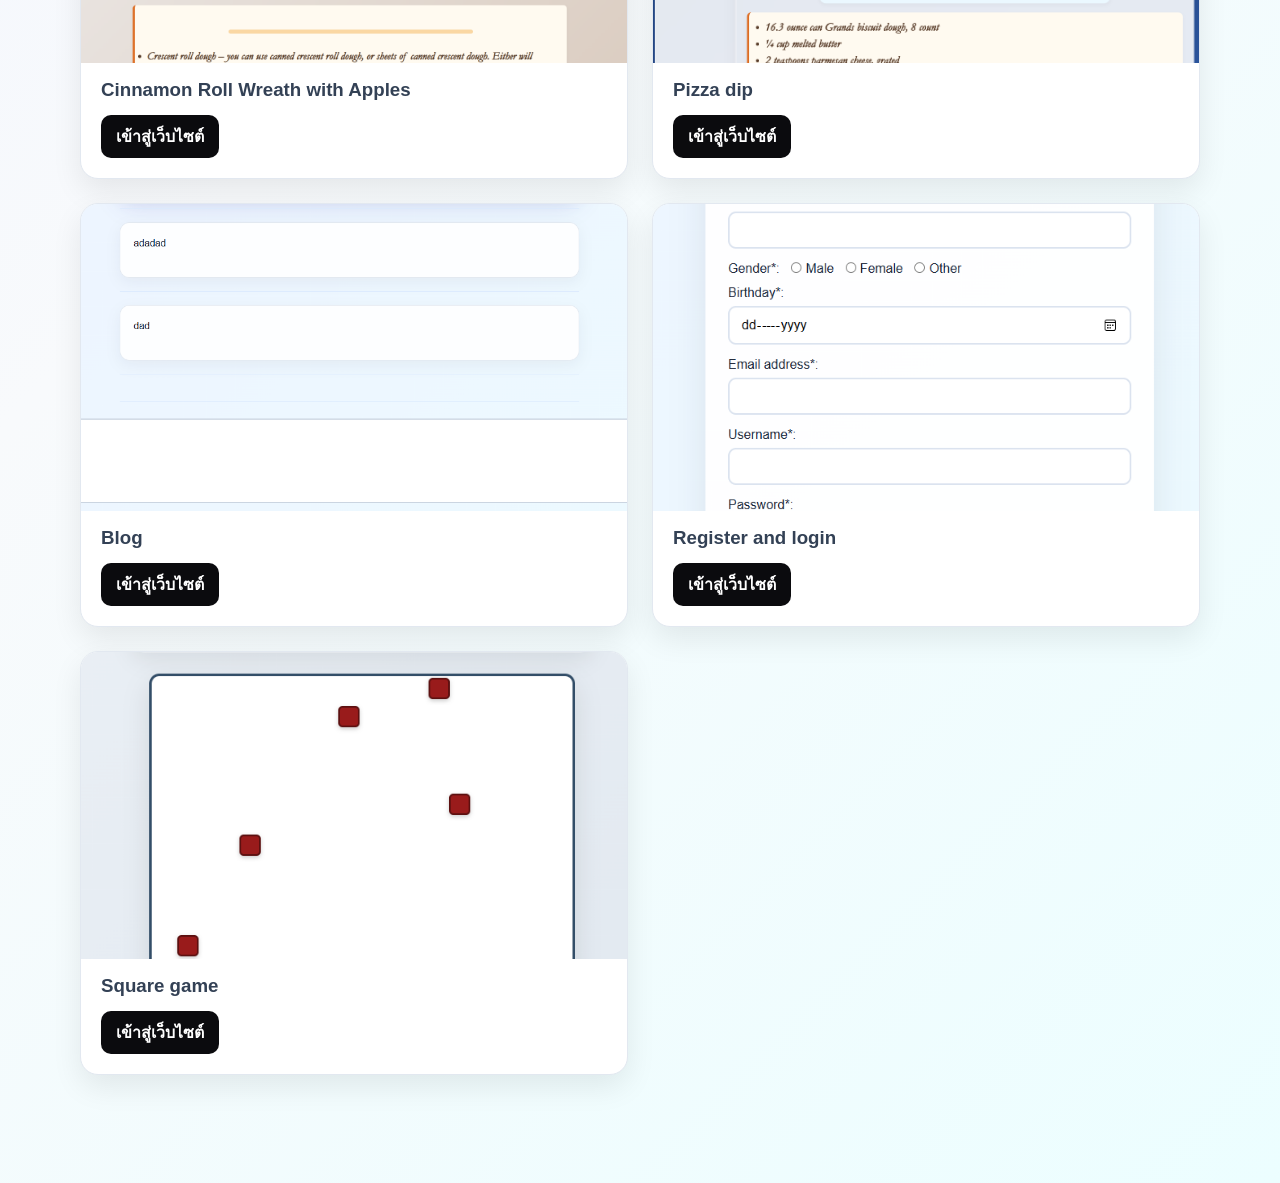
==== commit e62c2270: "Final" ====
--- a/index.html
+++ b/index.html
@@ -54,7 +54,7 @@
    <hr>
    </div>
 
- <h2>Assignments: </h2>
+ <h2>Assignments </h2>
 <div class="Ass_page">
      <section class="animation-showcase" aria-label="Animation projects">
         <article class="animation-card">
--- a/main.css
+++ b/main.css
@@ -36,17 +36,16 @@
 
 h3 { 
     color: #334155; 
-    line-height: 1.6; 
+    
 }
 
 body > div:first-of-type {
     display: grid;
     grid-template-columns: 200px 1fr;
-    gap: 20px 28px;
     align-items: center;
     padding: 26px;
     background: #ffffffdd;
-    border-radius: 20px;
+    border-radius: 10px;
     box-shadow: 0 12px 32px #0f172a14;
 }
 
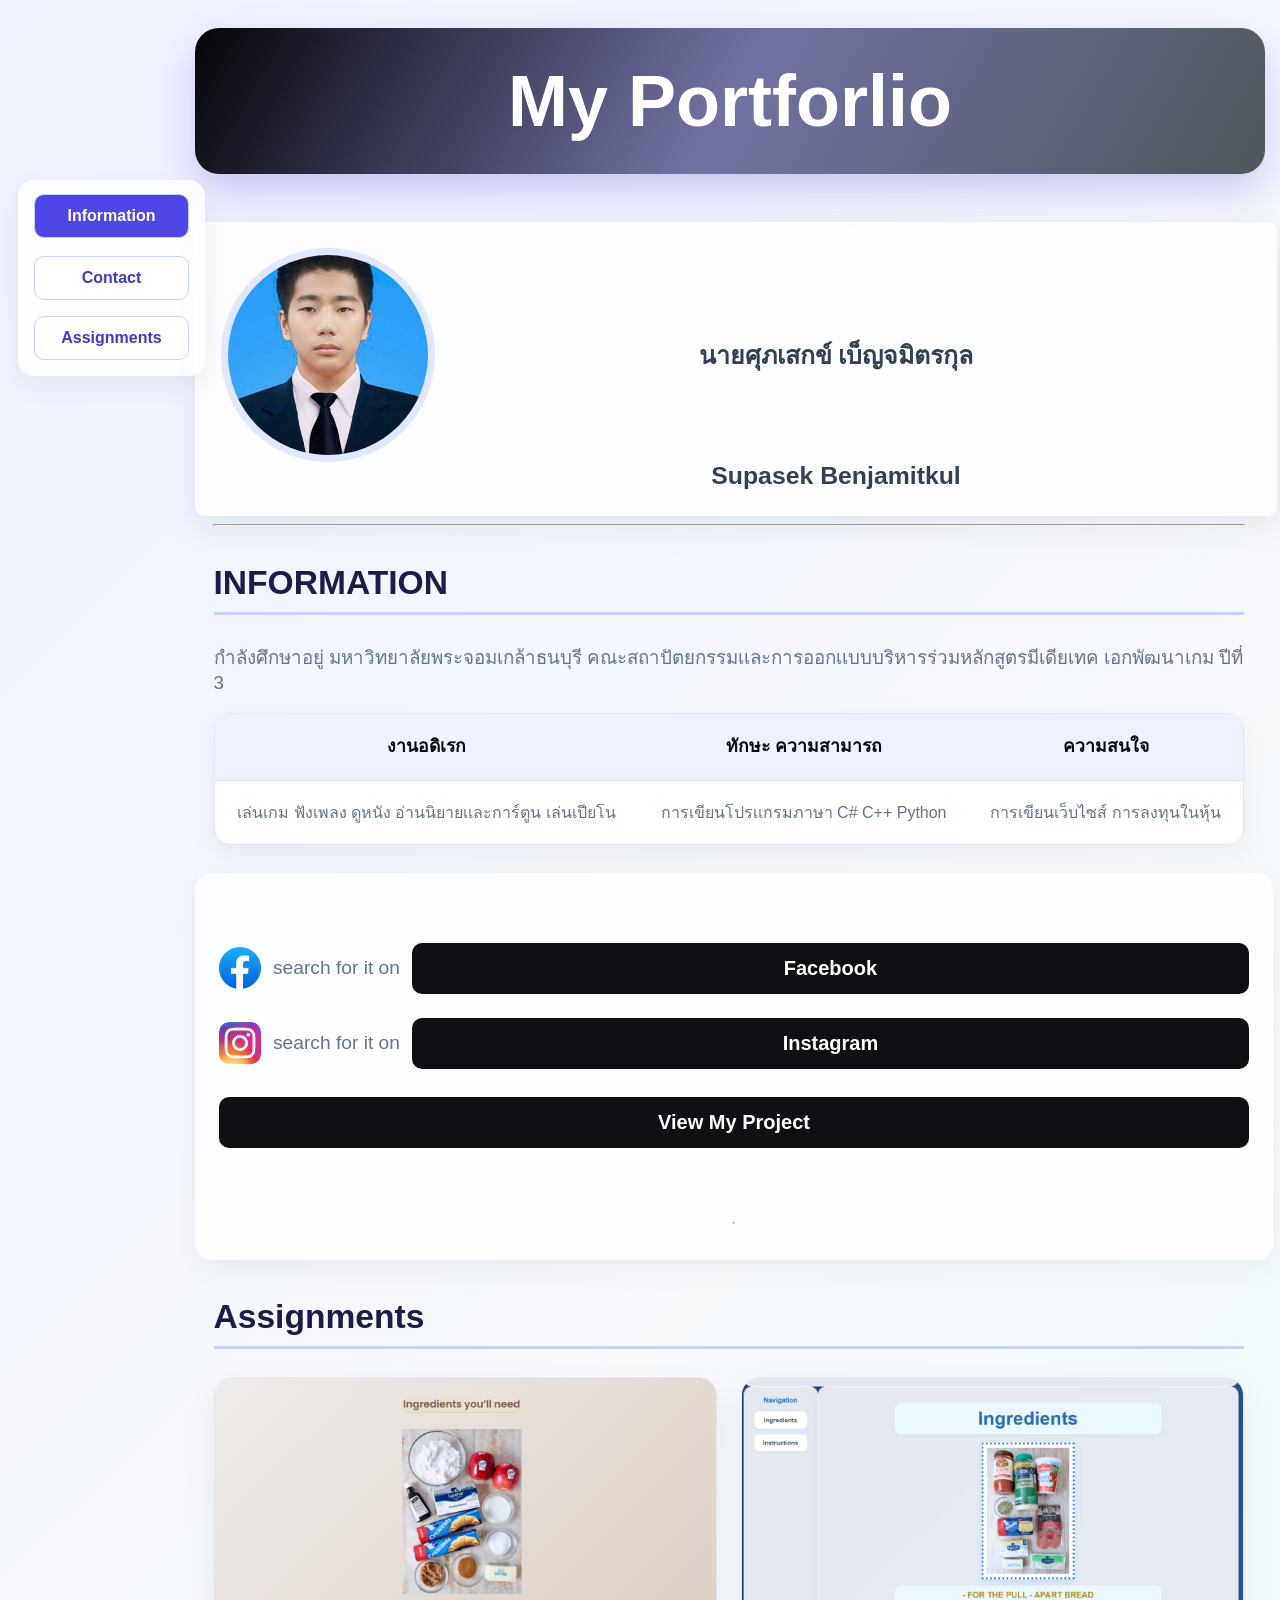
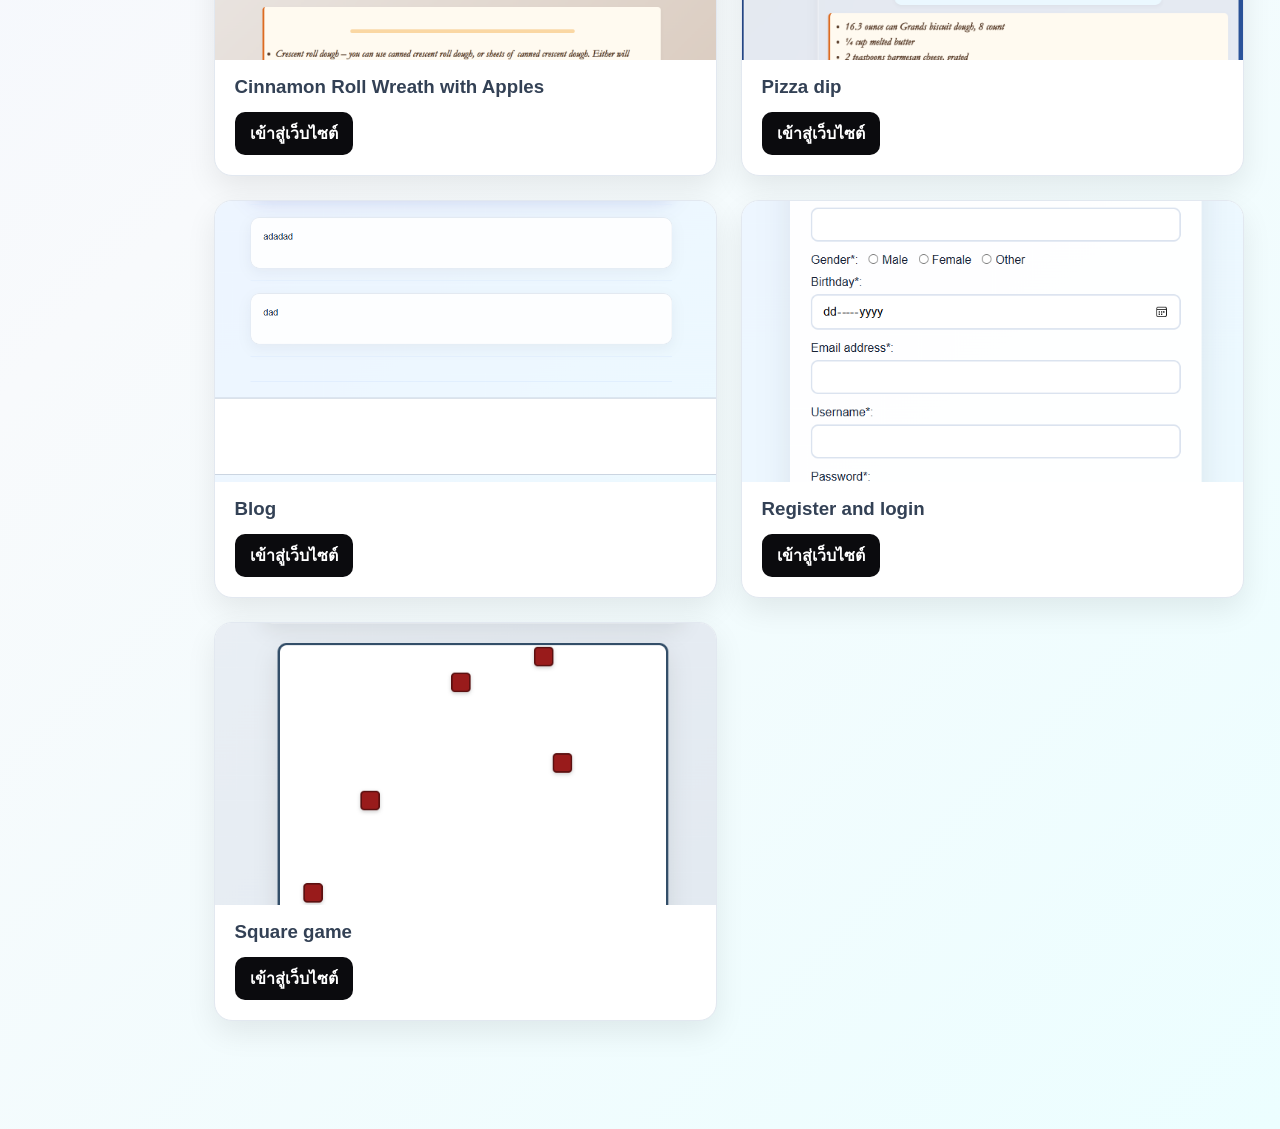
==== commit 126c56e8: "15 js update" ====
--- a/index.html
+++ b/index.html
@@ -7,6 +7,7 @@
     <meta name="author" content="John Doe">
     <meta name="viewport" content="width=device-width, initial-scale=1.0">
     <link rel='stylesheet' type='text/css' media='screen' href='main.css'>
+    <script src='main.js' defer></script>
     <title>Document</title>
 </head>
 <body>
@@ -25,7 +26,13 @@
     </div>
     <hr>
 
-    <h2>INFORMATION</h2>
+    <nav id="menu" aria-label="Portfolio navigation">
+        <button class="menu-item active" data-target="mon_pic">Information</button>
+        <button class="menu-item" data-target="contact">Contact</button>
+        <button class="menu-item" data-target="assignments">Assignments</button>
+    </nav>
+
+    <h2 id="information">INFORMATION</h2>
     <h3>กำลังศึกษาอยู่ มหาวิทยาลัยพระจอมเกล้าธนบุรี คณะสถาปัตยกรรมเเละการออกเเบบบริหารร่วมหลักสูตรมีเดียเทค เอกพัฒนาเกม ปีที่ 3</h3>
       
      <table class="table_Border">
@@ -44,7 +51,7 @@
 
    
    
-<div class="left_page">
+<div class="left_page" id="contact">
     <!-- Link  -->
     <br>
     <p><img src="Facebookicon.png" width="50" height="50" alt="Facebookicon" />  search for it on <a href="https://www.facebook.com/share/19MtHzSnES/">Facebook</a></p>
@@ -54,7 +61,7 @@
    <hr>
    </div>
 
- <h2>Assignments </h2>
+ <h2 id="assignments">Assignments </h2>
 <div class="Ass_page">
      <section class="animation-showcase" aria-label="Animation projects">
         <article class="animation-card">
--- a/main.css
+++ b/main.css
@@ -178,3 +178,75 @@
 }
 
 .youtube-link:hover { color: white; background: #141416; }
+
+#menu {
+    display: flex;
+    position: fixed;
+    top: 180px;
+    left: 18px;
+    z-index: 10;
+    width: 155px;
+    flex-direction: column;
+    gap: 16px;
+    margin: 0;
+    padding: 16px;
+    background: #ffffffdd;
+    border-radius: 16px;
+    box-shadow: 0 10px 28px #0f172a0f;
+}
+
+body > * {
+    max-width: 980px;
+    margin-left: 195px;
+    margin-right: 24px;
+}
+
+#menu {
+    margin-left: 0;
+    margin-right: 0;
+}
+
+.menu-item {
+    padding: 12px 24px;
+    color: #4338ca;
+    font-size: 1rem;
+    font-weight: bold;
+    background: white;
+    border: 1px solid #c7d2fe;
+    border-radius: 10px;
+    cursor: pointer;
+    transition: .2s ease;
+}
+
+.menu-item:hover,
+.menu-item.active 
+{
+    color: white;
+    background: #4f46e5;
+    transform: translateY(-2px);
+}
+
+
+#contact 
+{ 
+    scroll-margin-top: 20px; 
+}
+
+@media (min-width: 701px) {
+    body {
+        padding-left: 195px;
+    }
+
+    body > * {
+        width: min(1030px, 100%);
+        max-width: 1030px;
+        margin-left: auto;
+        margin-right: auto;
+    }
+
+    #menu {
+        width: 155px;
+        margin-left: 0;
+        margin-right: 0;
+    }
+}
